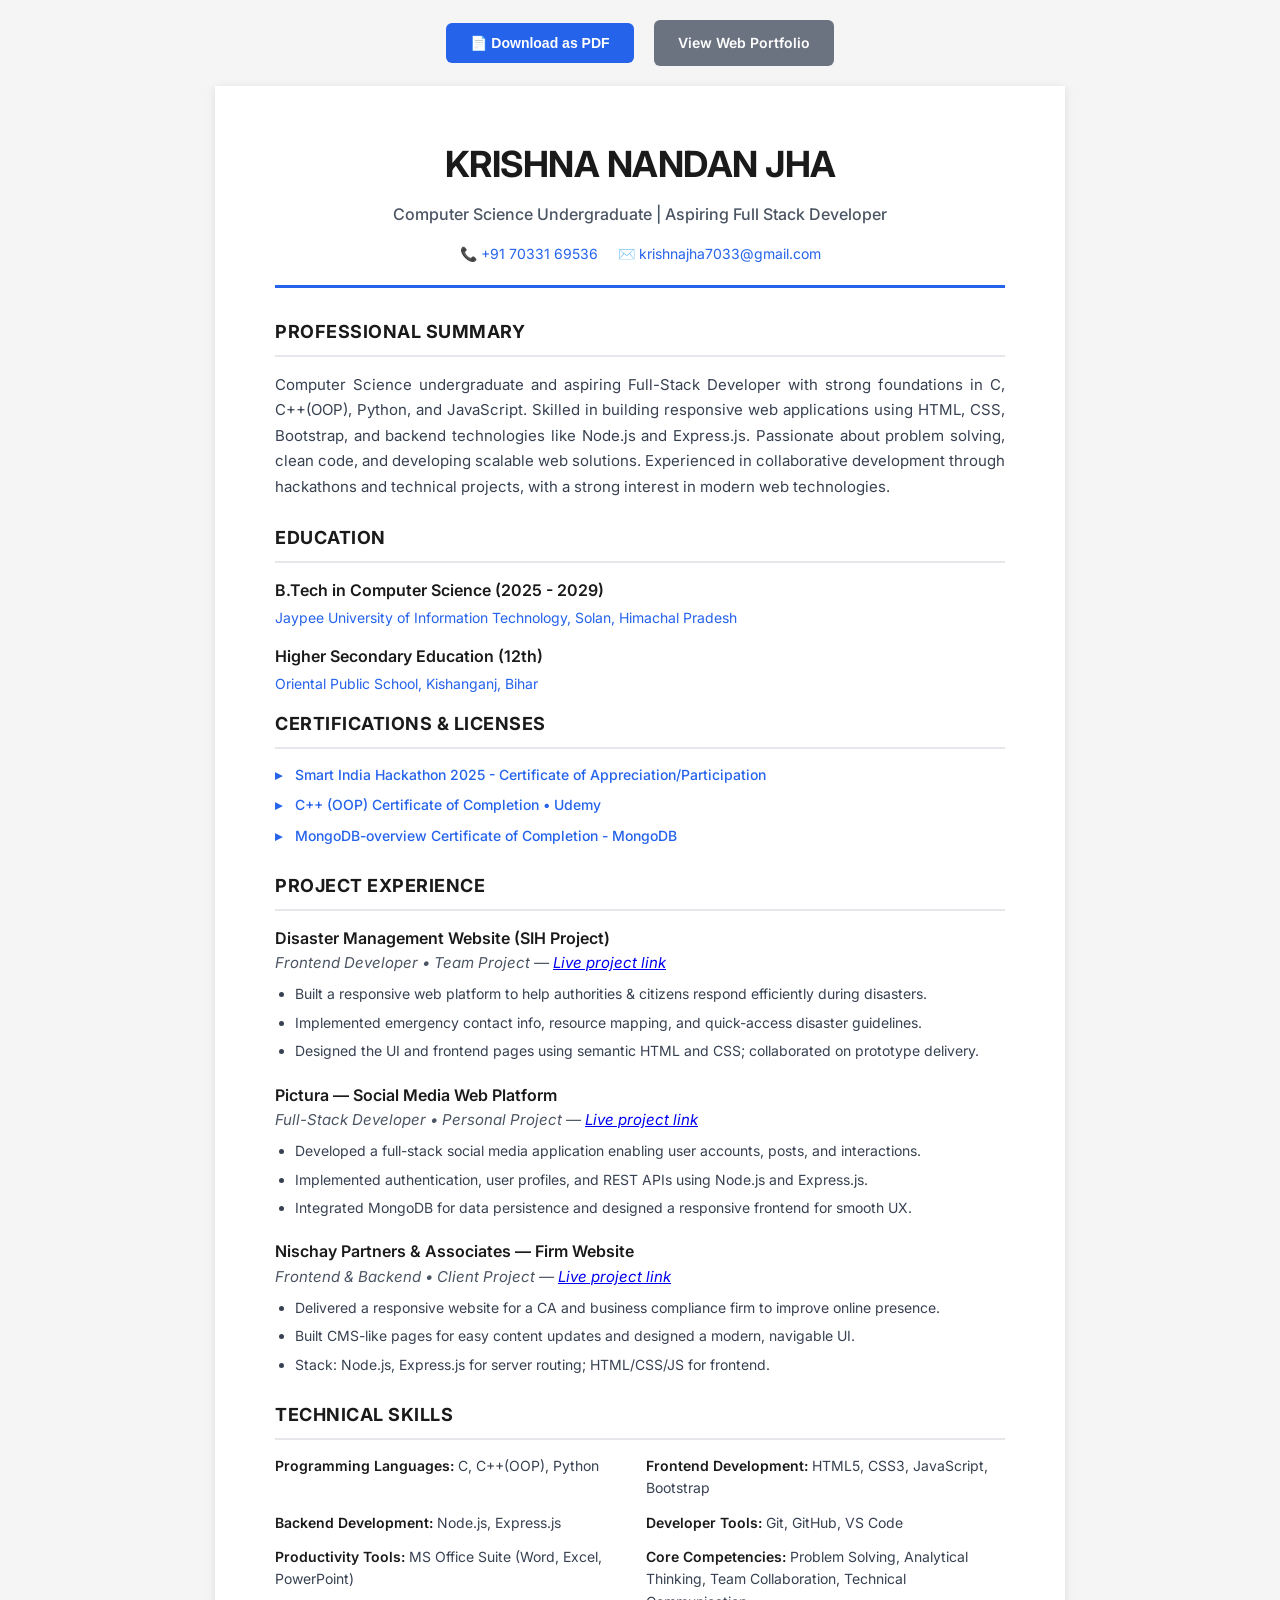
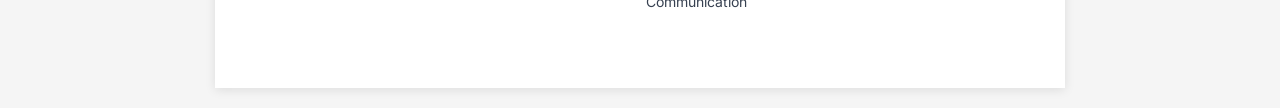
==== Resume.html @ 2e6f04df "commit" ====
<!doctype html>
<html lang="en">
  <head>
    <meta charset="UTF-8" />
    <meta name="viewport" content="width=device-width, initial-scale=1.0" />
    <title>Krishna Nandan Jha - Resume</title>
    <link
      href="https://fonts.googleapis.com/css2?family=Inter:wght@400;500;600;700&display=swap"
      rel="stylesheet"
    />
    <style>
      * {
        margin: 0;
        padding: 0;
        box-sizing: border-box;
      }

      body {
        font-family:
          "Inter",
          -apple-system,
          BlinkMacSystemFont,
          "Segoe UI",
          sans-serif;
        line-height: 1.6;
        color: #1a1a1a;
        background: #f5f5f5;
        padding: 20px;
      }

      .resume {
        max-width: 850px;
        margin: 0 auto;
        background: white;
        padding: 50px 60px;
        box-shadow: 0 2px 10px rgba(0, 0, 0, 0.1);
      }

      /* Header Section */
      .header {
        text-align: center;
        border-bottom: 3px solid #2563eb;
        padding-bottom: 20px;
        margin-bottom: 30px;
      }

      .header h1 {
        font-size: 36px;
        font-weight: 700;
        color: #1a1a1a;
        margin-bottom: 8px;
        letter-spacing: -0.5px;
      }

      .header .title {
        font-size: 16px;
        color: #4b5563;
        font-weight: 500;
        margin-bottom: 15px;
      }

      .contact-info {
        display: flex;
        justify-content: center;
        gap: 20px;
        flex-wrap: wrap;
        font-size: 14px;
        color: #374151;
      }

      .contact-info a {
        color: #2563eb;
        text-decoration: none;
      }

      .contact-info a:hover {
        text-decoration: underline;
      }

      /* Section Styling */
      .section {
        margin-bottom: 25px;
      }

      .section-title {
        font-size: 18px;
        font-weight: 700;
        color: #1a1a1a;
        text-transform: uppercase;
        letter-spacing: 0.5px;
        border-bottom: 2px solid #e5e7eb;
        padding-bottom: 8px;
        margin-bottom: 15px;
      }

      /* Summary */
      .summary {
        font-size: 15px;
        color: #374151;
        line-height: 1.7;
        text-align: justify;
      }

      /* Experience */
      .experience-item {
        margin-bottom: 20px;
      }

      .experience-header {
        display: flex;
        justify-content: space-between;
        align-items: baseline;
        margin-bottom: 5px;
      }

      .job-title {
        font-size: 16px;
        font-weight: 600;
        color: #1a1a1a;
      }

      .company {
        font-size: 15px;
        color: #4b5563;
        font-style: italic;
        margin-bottom: 8px;
      }

      .experience-item ul {
        margin-left: 20px;
        color: #374151;
      }

      .experience-item li {
        margin-bottom: 6px;
        font-size: 14px;
        line-height: 1.6;
      }

      /* Education */
      .education-item {
        margin-bottom: 15px;
      }

      .degree {
        font-size: 16px;
        font-weight: 600;
        color: #1a1a1a;
        margin-bottom: 3px;
      }

      .school {
        font-size: 14px;
        color: #4b5563;
      }

      .school a {
        color: #2563eb;
        text-decoration: none;
      }

      /* Skills */
      .skills-grid {
        display: grid;
        grid-template-columns: repeat(auto-fit, minmax(250px, 1fr));
        gap: 12px;
      }

      .skill-category {
        font-size: 14px;
        color: #374151;
      }

      .skill-category strong {
        color: #1a1a1a;
        font-weight: 600;
      }

      /* Certifications */
      .cert-list {
        list-style: none;
        margin-left: 0;
      }

      .cert-list li {
        margin-bottom: 8px;
        font-size: 14px;
        color: #374151;
        padding-left: 20px;
        position: relative;
      }

      .cert-list li:before {
        content: "▸";
        position: absolute;
        left: 0;
        color: #2563eb;
        font-weight: bold;
      }

      .cert-list a {
        color: #2563eb;
        text-decoration: none;
        font-weight: 500;
      }

      .cert-list a:hover {
        text-decoration: underline;
      }

      /* Ensure certifications stay full-width and in document flow for ATS */
      .section.certifications {
        clear: both;
      }

      /* Print Styles */
      @page {
        size: A4 portrait;
        margin: 8mm;
      }
      @media print {
        html,
        body {
          background: white;
          padding: 0;
          width: 210mm;
          height: 297mm;
          -webkit-print-color-adjust: exact;
          print-color-adjust: exact;
        }

        .resume {
          box-shadow: none;
          padding: 10mm;
          max-width: 100%;
          margin: 0;
          width: 100%;
          box-sizing: border-box;
          font-size: 12px;
          line-height: 1.2;
        }

        .header {
          border-bottom-width: 2px;
          padding-bottom: 10px;
          margin-bottom: 12px;
        }
        .header h1 {
          font-size: 22px;
        }
        .header .title,
        .contact-info {
          font-size: 12px;
        }
        .contact-info {
          gap: 10px;
          justify-content: center;
        }

        .section {
          margin-bottom: 8px;
        }
        .section-title {
          font-size: 13px;
          padding-bottom: 6px;
          margin-bottom: 8px;
        }

        .summary {
          font-size: 12px;
          line-height: 1.25;
        }

        .experience-item {
          margin-bottom: 8px;
        }
        .experience-item li {
          margin-bottom: 6px;
          font-size: 12px;
        }

        .skills-grid {
          gap: 10px;
        }
        .skill-category,
        .cert-list li {
          font-size: 11px;
        }
        .cert-list li {
          margin-bottom: 6px;
          padding-left: 18px;
        }

        img {
          max-width: 100%;
          max-height: 70px;
          object-fit: cover;
        }
        /* Make links blue in print (no underline) so they're highlighted */
        a {
          color: #2563eb !important;
          text-decoration: none !important;
        }

        .no-print {
          display: none;
        }

        /* Avoid page breaks inside compact sections */
        .experience-item,
        .education-item,
        .skills-grid,
        .cert-list {
          page-break-inside: avoid;
        }

        /* Project/GitHub links are visible in print (no hiding) */
      }

      /* Action Buttons */
      .actions {
        text-align: center;
        margin-bottom: 20px;
      }

      .btn {
        display: inline-block;
        padding: 12px 24px;
        background: #2563eb;
        color: white;
        text-decoration: none;
        border-radius: 6px;
        font-weight: 600;
        margin: 0 8px;
        transition: background 0.2s;
        border: none;
        cursor: pointer;
        font-size: 14px;
      }

      .btn:hover {
        background: #1d4ed8;
      }

      .btn-secondary {
        background: #6b7280;
      }

      .btn-secondary:hover {
        background: #4b5563;
      }

      @media (max-width: 768px) {
        .resume {
          padding: 30px 25px;
        }

        .header h1 {
          font-size: 28px;
        }

        .contact-info {
          flex-direction: column;
          gap: 8px;
        }

        .skills-grid {
          grid-template-columns: 1fr;
        }
      }
    </style>
  </head>

  <body>
    <div class="actions no-print">
      <button class="btn" onclick="window.print()">📄 Download as PDF</button>
      <a href="index.html" class="btn btn-secondary">View Web Portfolio</a>
    </div>

    <div class="resume">
      <!-- Header -->
      <div class="header">
        <h1>KRISHNA NANDAN JHA</h1>
        <div class="title">
          Computer Science Undergraduate | Aspiring Full Stack Developer
        </div>
        <div class="contact-info">
          <span>📞<a href="callto:+917033169536"> +91 70331 69536</a></span>
          <span
            >✉️
            <a href="mailto:krishnajha7033@gmail.com"
              >krishnajha7033@gmail.com</a
            ></span
          >
        </div>
      </div>

      <!-- Summary -->
      <div class="section">
        <div class="section-title">Professional Summary</div>
        <p class="summary">
          Computer Science undergraduate and aspiring Full-Stack Developer with
          strong foundations in C, C++(OOP), Python, and JavaScript. Skilled in
          building responsive web applications using HTML, CSS, Bootstrap, and
          backend technologies like Node.js and Express.js. Passionate about
          problem solving, clean code, and developing scalable web solutions.
          Experienced in collaborative development through hackathons and
          technical projects, with a strong interest in modern web technologies.
        </p>
      </div>

      <!-- Education -->
      <div class="section">
        <div class="section-title">Education</div>

        <div class="education-item">
          <div class="degree">B.Tech in Computer Science (2025 - 2029)</div>
          <div class="school">
            <a href="https://www.juit.ac.in/" target="_blank"
              >Jaypee University of Information Technology, Solan, Himachal
              Pradesh</a
            >
          </div>
        </div>

        <div class="education-item">
          <div class="degree">Higher Secondary Education (12th)</div>
          <div class="school">
            <a href="https://opskne.in/" target="_blank"
              >Oriental Public School, Kishanganj, Bihar</a
            >
          </div>
        </div>

        <!-- Certifications (moved here for ATS-friendly order) -->
        <div class="section certifications">
          <div class="section-title">Certifications & Licenses</div>
          <ul class="cert-list">
            <li>
              <a href="images/SIH.png" target="_blank"
                >Smart India Hackathon 2025 - Certificate of
                Appreciation/Participation</a
              >
            </li>
            <li>
              <a
                href="https://www.udemy.com/certificate/UC-c1635910-d628-4738-b3bf-edd115af367b/"
                target="_blank"
                >C++ (OOP) Certificate of Completion • Udemy</a
              >
            </li>
            <li>
              <a
                href="https://www.credly.com/badges/cff8d6db-2136-43df-b8fb-7f3285501644/linked_in?t=tdnm9u"
                target="_blank"
                >MongoDB-overview Certificate of Completion - MongoDB</a
              >
            </li>
          </ul>
        </div>
      </div>

      <!-- Experience -->
      <div class="section">
        <div class="section-title">Project Experience</div>

        <div class="experience-item">
          <div class="job-title">Disaster Management Website (SIH Project)</div>
          <div class="company">
            Frontend Developer • Team Project —
            <a
              href="https://krishna-7033.github.io/Disaster-Ready-EDU-Smart-Disaster-Preparedness-Response-Education-System/"
              target="_blank"
              class="no-print-link"
              >Live project link</a
            >
          </div>
          <ul>
            <li>
              Built a responsive web platform to help authorities & citizens
              respond efficiently during disasters.
            </li>
            <li>
              Implemented emergency contact info, resource mapping, and
              quick-access disaster guidelines.
            </li>
            <li>
              Designed the UI and frontend pages using semantic HTML and CSS;
              collaborated on prototype delivery.
            </li>
          </ul>
        </div>

        <div class="experience-item">
          <div class="job-title">Pictura — Social Media Web Platform</div>
          <div class="company">
            Full-Stack Developer • Personal Project —
            <a
              href="https://pictura-social.vercel.app"
              target="_blank"
              class="no-print-link"
              >Live project link</a
            >
          </div>
          <ul>
            <li>
              Developed a full-stack social media application enabling user
              accounts, posts, and interactions.
            </li>
            <li>
              Implemented authentication, user profiles, and REST APIs using
              Node.js and Express.js.
            </li>
            <li>
              Integrated MongoDB for data persistence and designed a responsive
              frontend for smooth UX.
            </li>
          </ul>
        </div>

        <div class="experience-item">
          <div class="job-title">
            Nischay Partners & Associates — Firm Website
          </div>
          <div class="company">
            Frontend & Backend • Client Project —
            <a
              href="https://nischaypartners.in"
              target="_blank"
              class="no-print-link"
              >Live project link</a
            >
          </div>
          <ul>
            <li>
              Delivered a responsive website for a CA and business compliance
              firm to improve online presence.
            </li>
            <li>
              Built CMS-like pages for easy content updates and designed a
              modern, navigable UI.
            </li>
            <li>
              Stack: Node.js, Express.js for server routing; HTML/CSS/JS for
              frontend.
            </li>
          </ul>
        </div>
      </div>

      <!-- Technical Skills -->
      <div class="section">
        <div class="section-title">Technical Skills</div>
        <div class="skills-grid">
          <div class="skill-category">
            <strong>Programming Languages:</strong> C, C++(OOP), Python
          </div>
          <div class="skill-category">
            <strong>Frontend Development:</strong> HTML5, CSS3, JavaScript,
            Bootstrap
          </div>
          <div class="skill-category">
            <strong>Backend Development:</strong> Node.js, Express.js
          </div>
          <div class="skill-category">
            <strong>Developer Tools:</strong> Git, GitHub, VS Code
          </div>
          <div class="skill-category">
            <strong>Productivity Tools:</strong> MS Office Suite (Word, Excel,
            PowerPoint)
          </div>
          <div class="skill-category">
            <strong>Core Competencies:</strong> Problem Solving, Analytical
            Thinking, Team Collaboration, Technical Communication
          </div>
        </div>
      </div>
    </div>

    <script>
      // Automatically trigger print dialog when button is clicked
      // This helps create PDF on most browsers via "Save as PDF" option
    </script>
  </body>
</html>
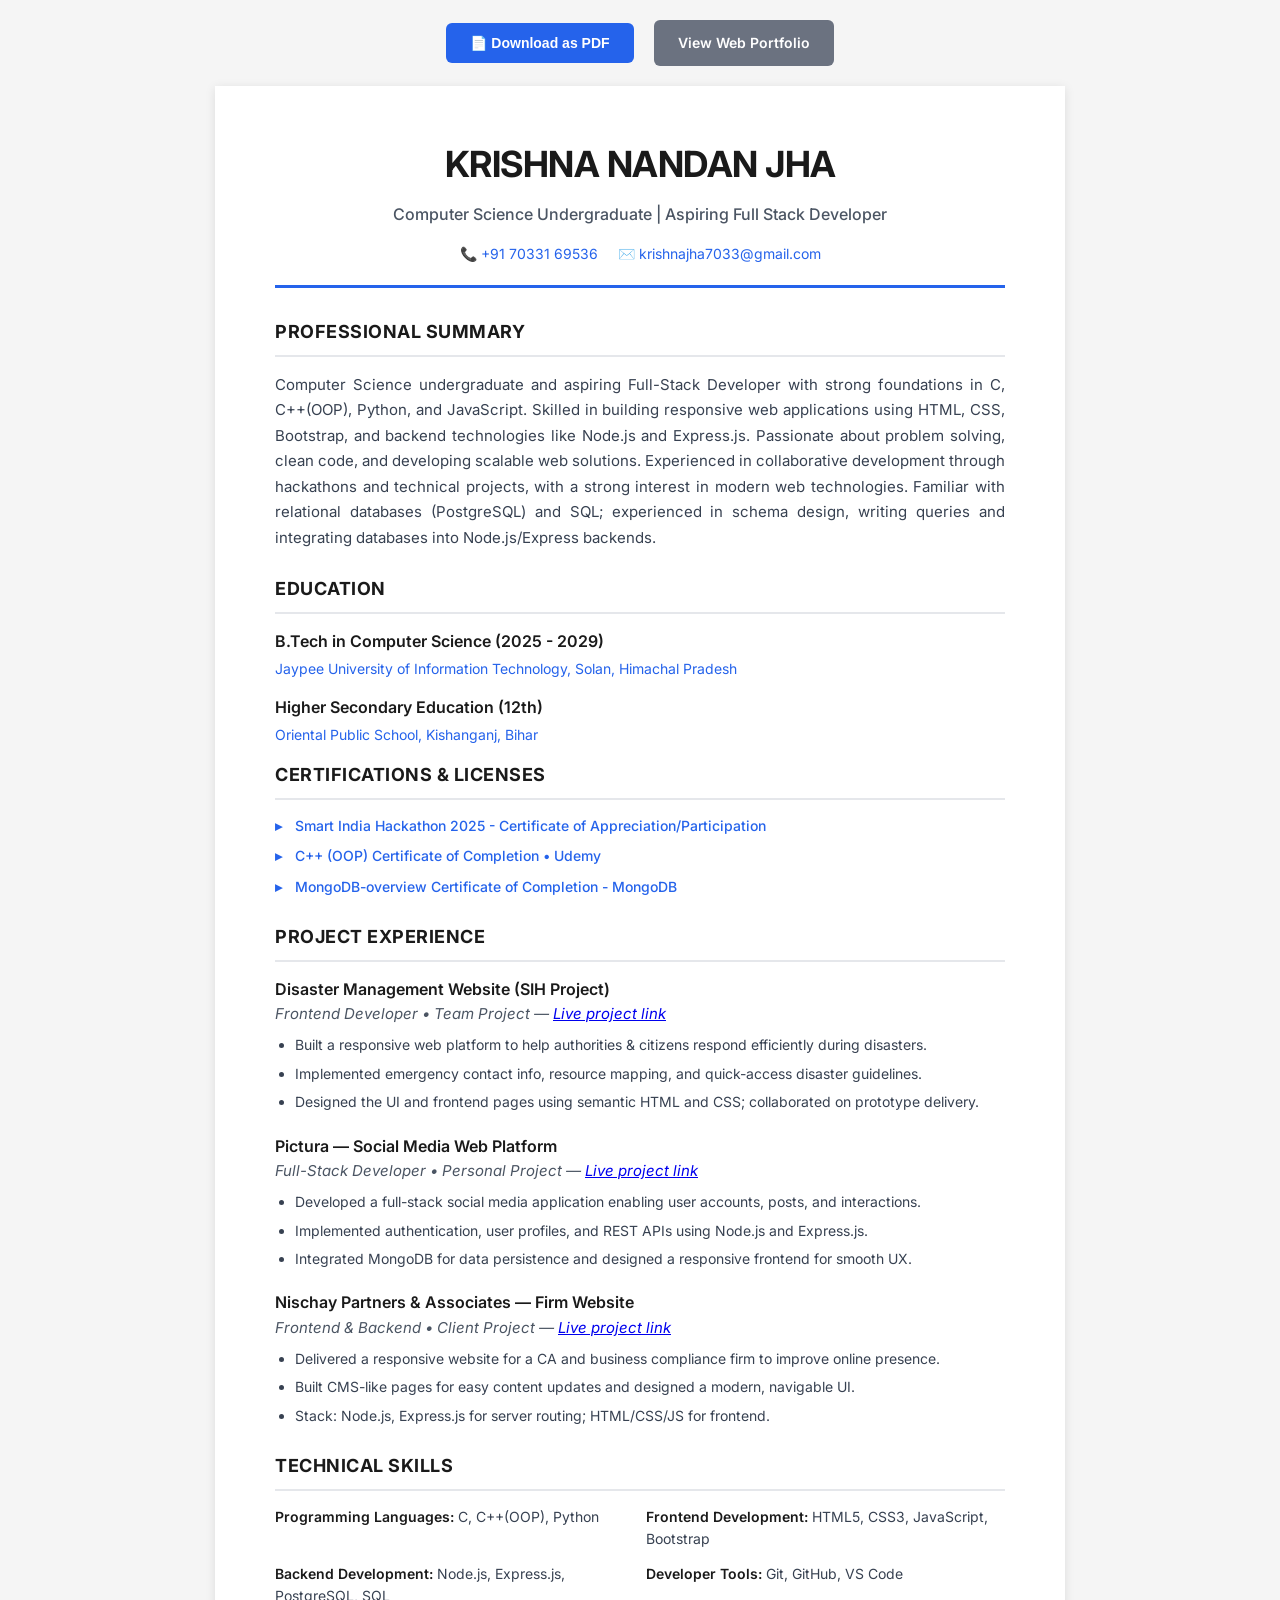
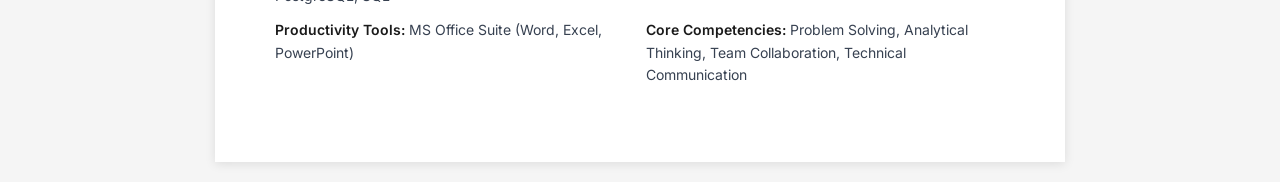
==== commit a60414b3: "commit" ====
--- a/Resume.html
+++ b/Resume.html
@@ -406,6 +406,9 @@
           problem solving, clean code, and developing scalable web solutions.
           Experienced in collaborative development through hackathons and
           technical projects, with a strong interest in modern web technologies.
+          Familiar with relational databases (PostgreSQL) and SQL; experienced
+          in schema design, writing queries and integrating databases into
+          Node.js/Express backends.
         </p>
       </div>
 
@@ -560,7 +563,8 @@
             Bootstrap
           </div>
           <div class="skill-category">
-            <strong>Backend Development:</strong> Node.js, Express.js
+            <strong>Backend Development:</strong> Node.js, Express.js,
+            PostgreSQL, SQL
           </div>
           <div class="skill-category">
             <strong>Developer Tools:</strong> Git, GitHub, VS Code
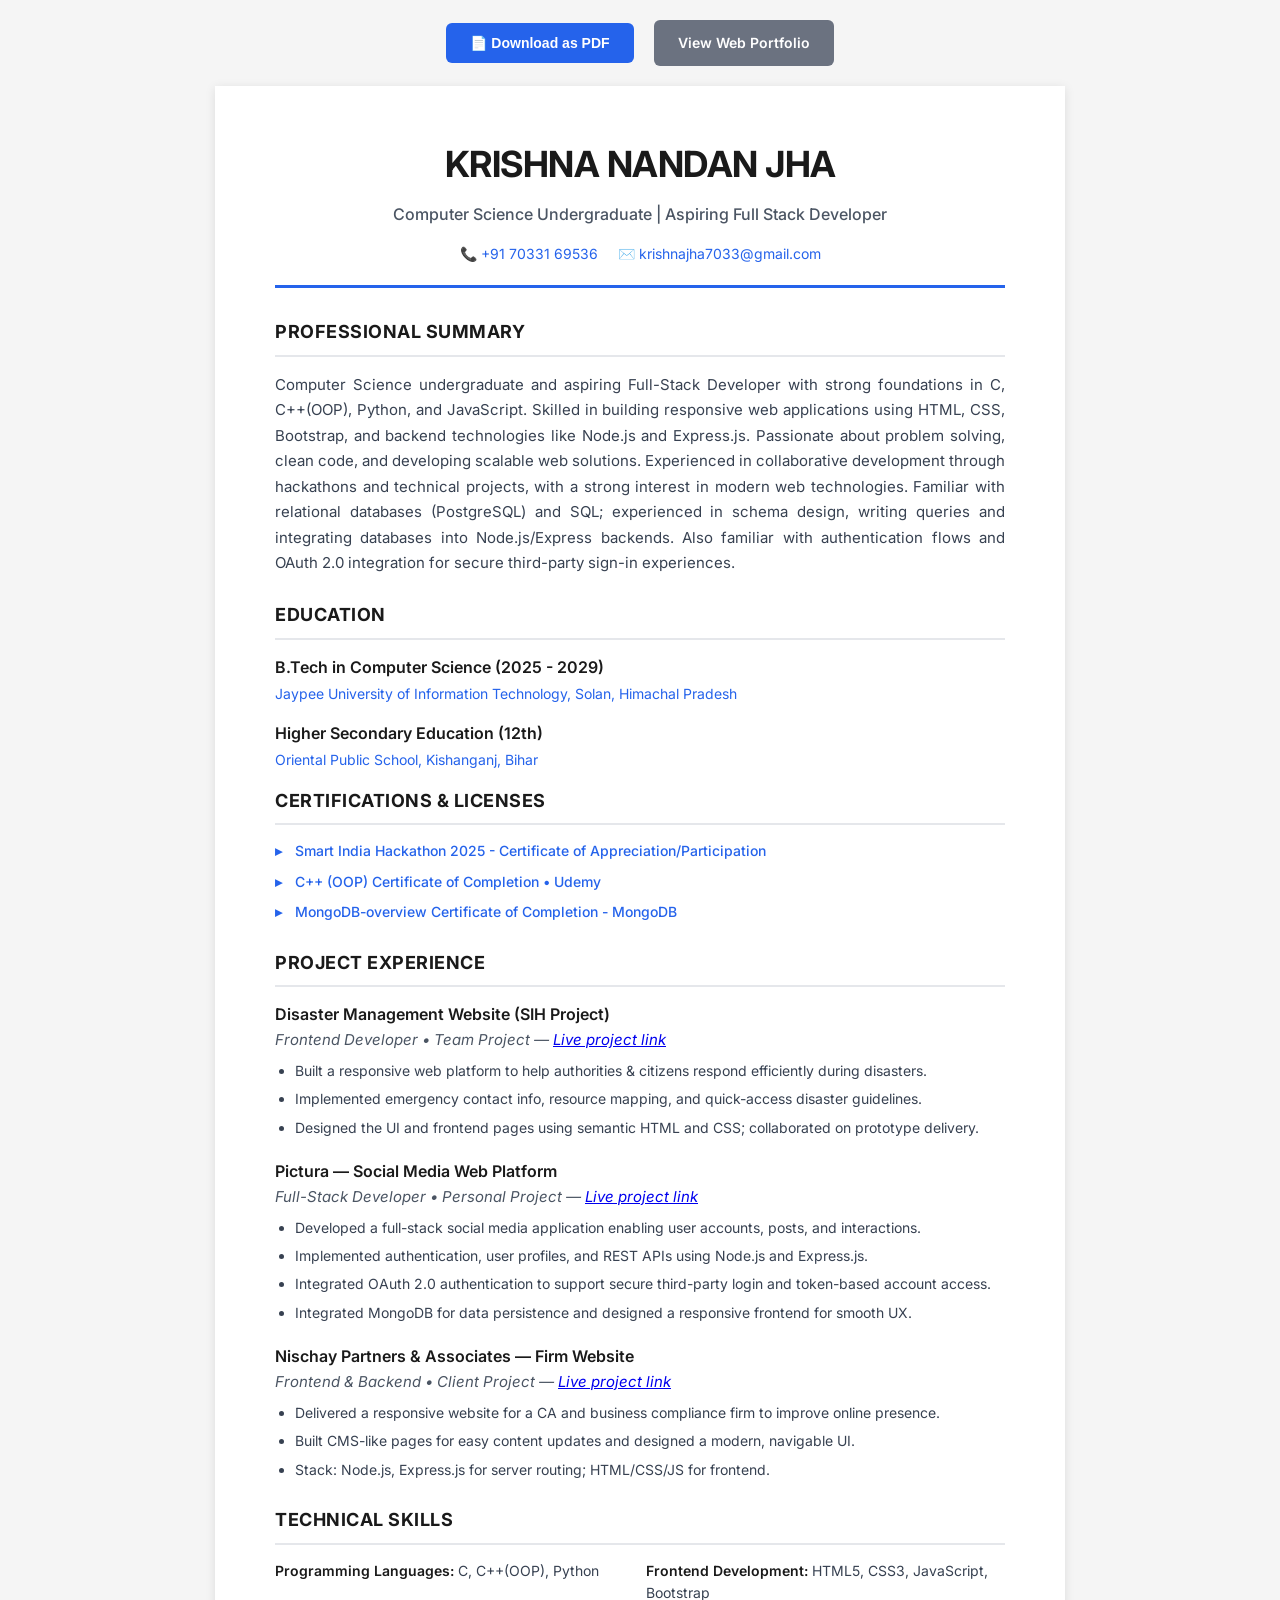
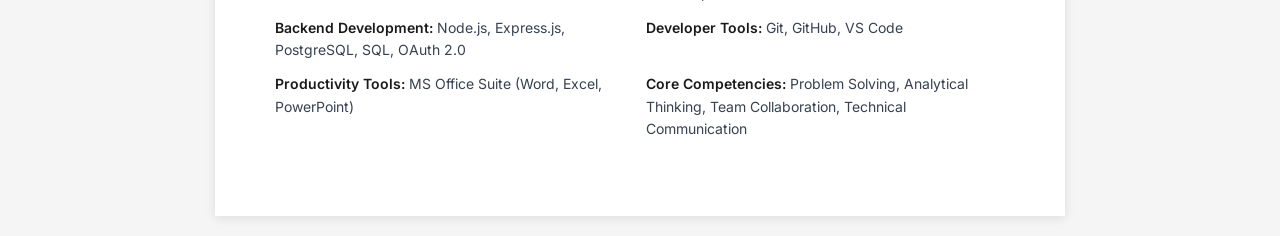
==== commit dc42f863: "commit" ====
--- a/Resume.html
+++ b/Resume.html
@@ -408,7 +408,8 @@
           technical projects, with a strong interest in modern web technologies.
           Familiar with relational databases (PostgreSQL) and SQL; experienced
           in schema design, writing queries and integrating databases into
-          Node.js/Express backends.
+          Node.js/Express backends. Also familiar with authentication flows and
+          OAuth 2.0 integration for secure third-party sign-in experiences.
         </p>
       </div>
 
@@ -515,6 +516,10 @@
               Node.js and Express.js.
             </li>
             <li>
+              Integrated OAuth 2.0 authentication to support secure third-party
+              login and token-based account access.
+            </li>
+            <li>
               Integrated MongoDB for data persistence and designed a responsive
               frontend for smooth UX.
             </li>
@@ -564,7 +569,7 @@
           </div>
           <div class="skill-category">
             <strong>Backend Development:</strong> Node.js, Express.js,
-            PostgreSQL, SQL
+            PostgreSQL, SQL, OAuth 2.0
           </div>
           <div class="skill-category">
             <strong>Developer Tools:</strong> Git, GitHub, VS Code
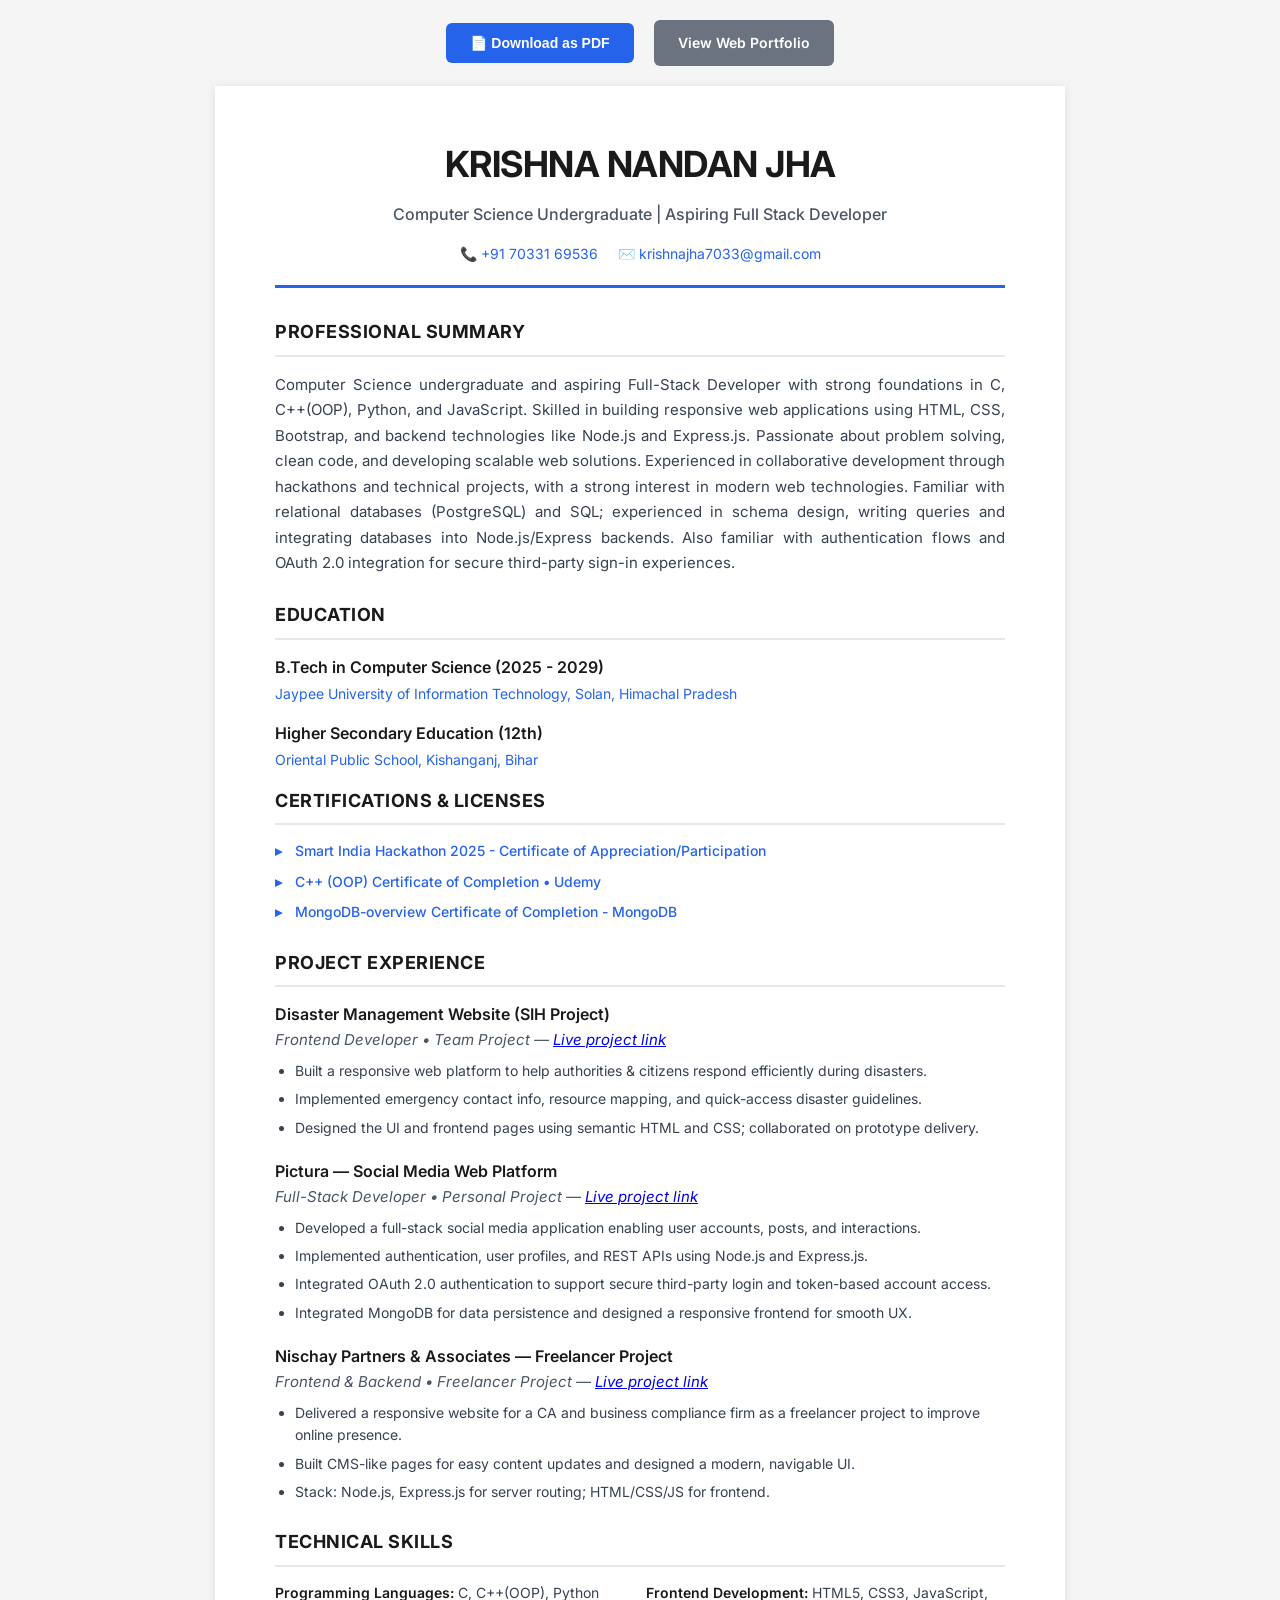
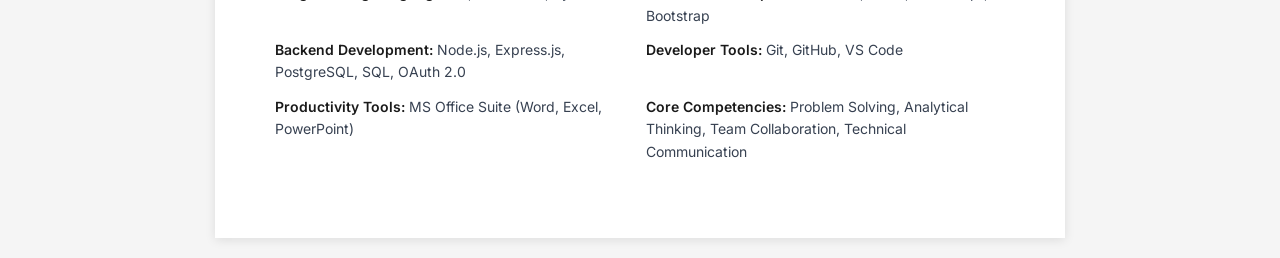
==== commit bc99da97: "commit" ====
--- a/Resume.html
+++ b/Resume.html
@@ -528,10 +528,10 @@
 
         <div class="experience-item">
           <div class="job-title">
-            Nischay Partners & Associates — Firm Website
+            Nischay Partners & Associates — Freelancer Project
           </div>
           <div class="company">
-            Frontend & Backend • Client Project —
+            Frontend & Backend • Freelancer Project —
             <a
               href="https://nischaypartners.in"
               target="_blank"
@@ -542,7 +542,7 @@
           <ul>
             <li>
               Delivered a responsive website for a CA and business compliance
-              firm to improve online presence.
+              firm as a freelancer project to improve online presence.
             </li>
             <li>
               Built CMS-like pages for easy content updates and designed a
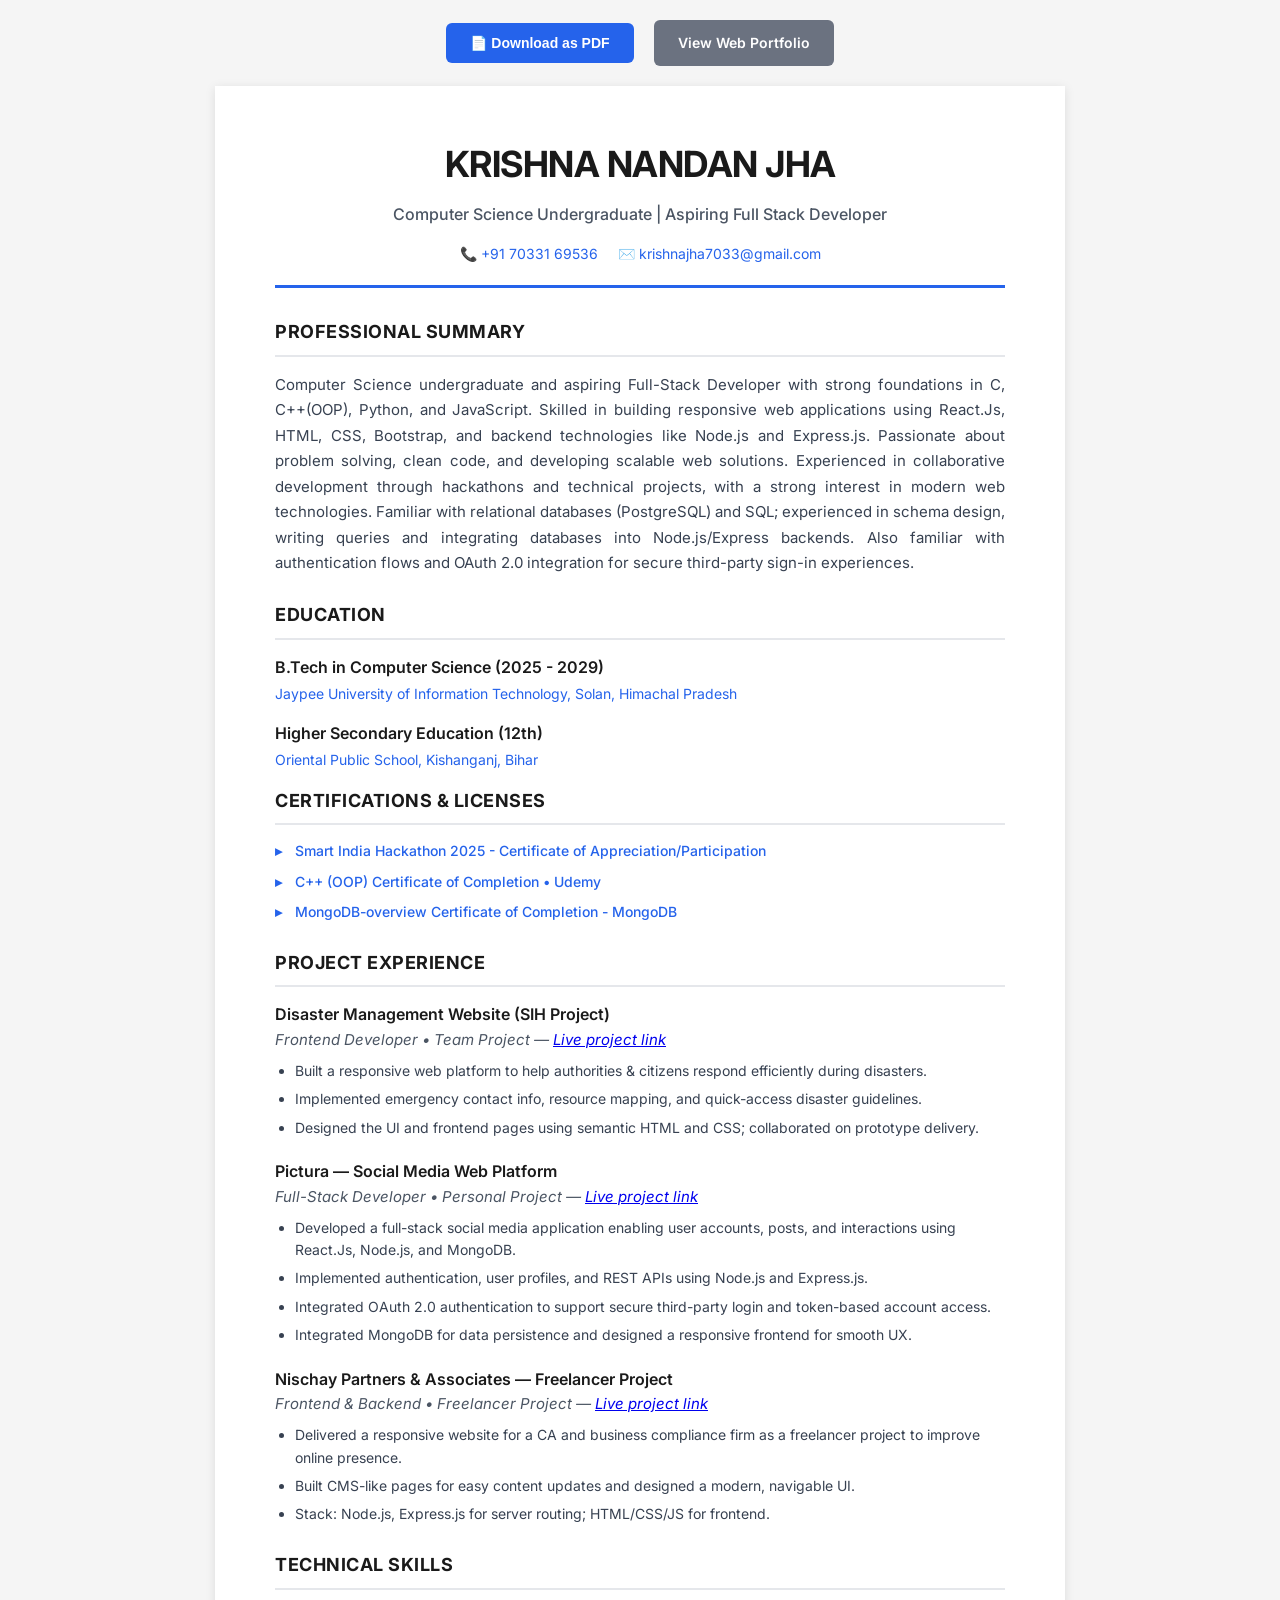
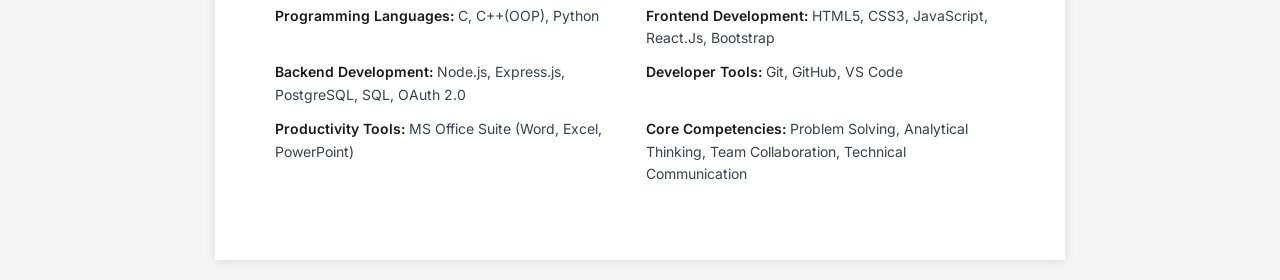
==== commit 2a45a9b9: "commit" ====
--- a/Resume.html
+++ b/Resume.html
@@ -401,7 +401,7 @@
         <p class="summary">
           Computer Science undergraduate and aspiring Full-Stack Developer with
           strong foundations in C, C++(OOP), Python, and JavaScript. Skilled in
-          building responsive web applications using HTML, CSS, Bootstrap, and
+          building responsive web applications using React.Js, HTML, CSS, Bootstrap, and
           backend technologies like Node.js and Express.js. Passionate about
           problem solving, clean code, and developing scalable web solutions.
           Experienced in collaborative development through hackathons and
@@ -509,7 +509,7 @@
           <ul>
             <li>
               Developed a full-stack social media application enabling user
-              accounts, posts, and interactions.
+              accounts, posts, and interactions using React.Js, Node.js, and MongoDB.
             </li>
             <li>
               Implemented authentication, user profiles, and REST APIs using
@@ -564,7 +564,7 @@
             <strong>Programming Languages:</strong> C, C++(OOP), Python
           </div>
           <div class="skill-category">
-            <strong>Frontend Development:</strong> HTML5, CSS3, JavaScript,
+            <strong>Frontend Development:</strong> HTML5, CSS3, JavaScript, React.Js,
             Bootstrap
           </div>
           <div class="skill-category">
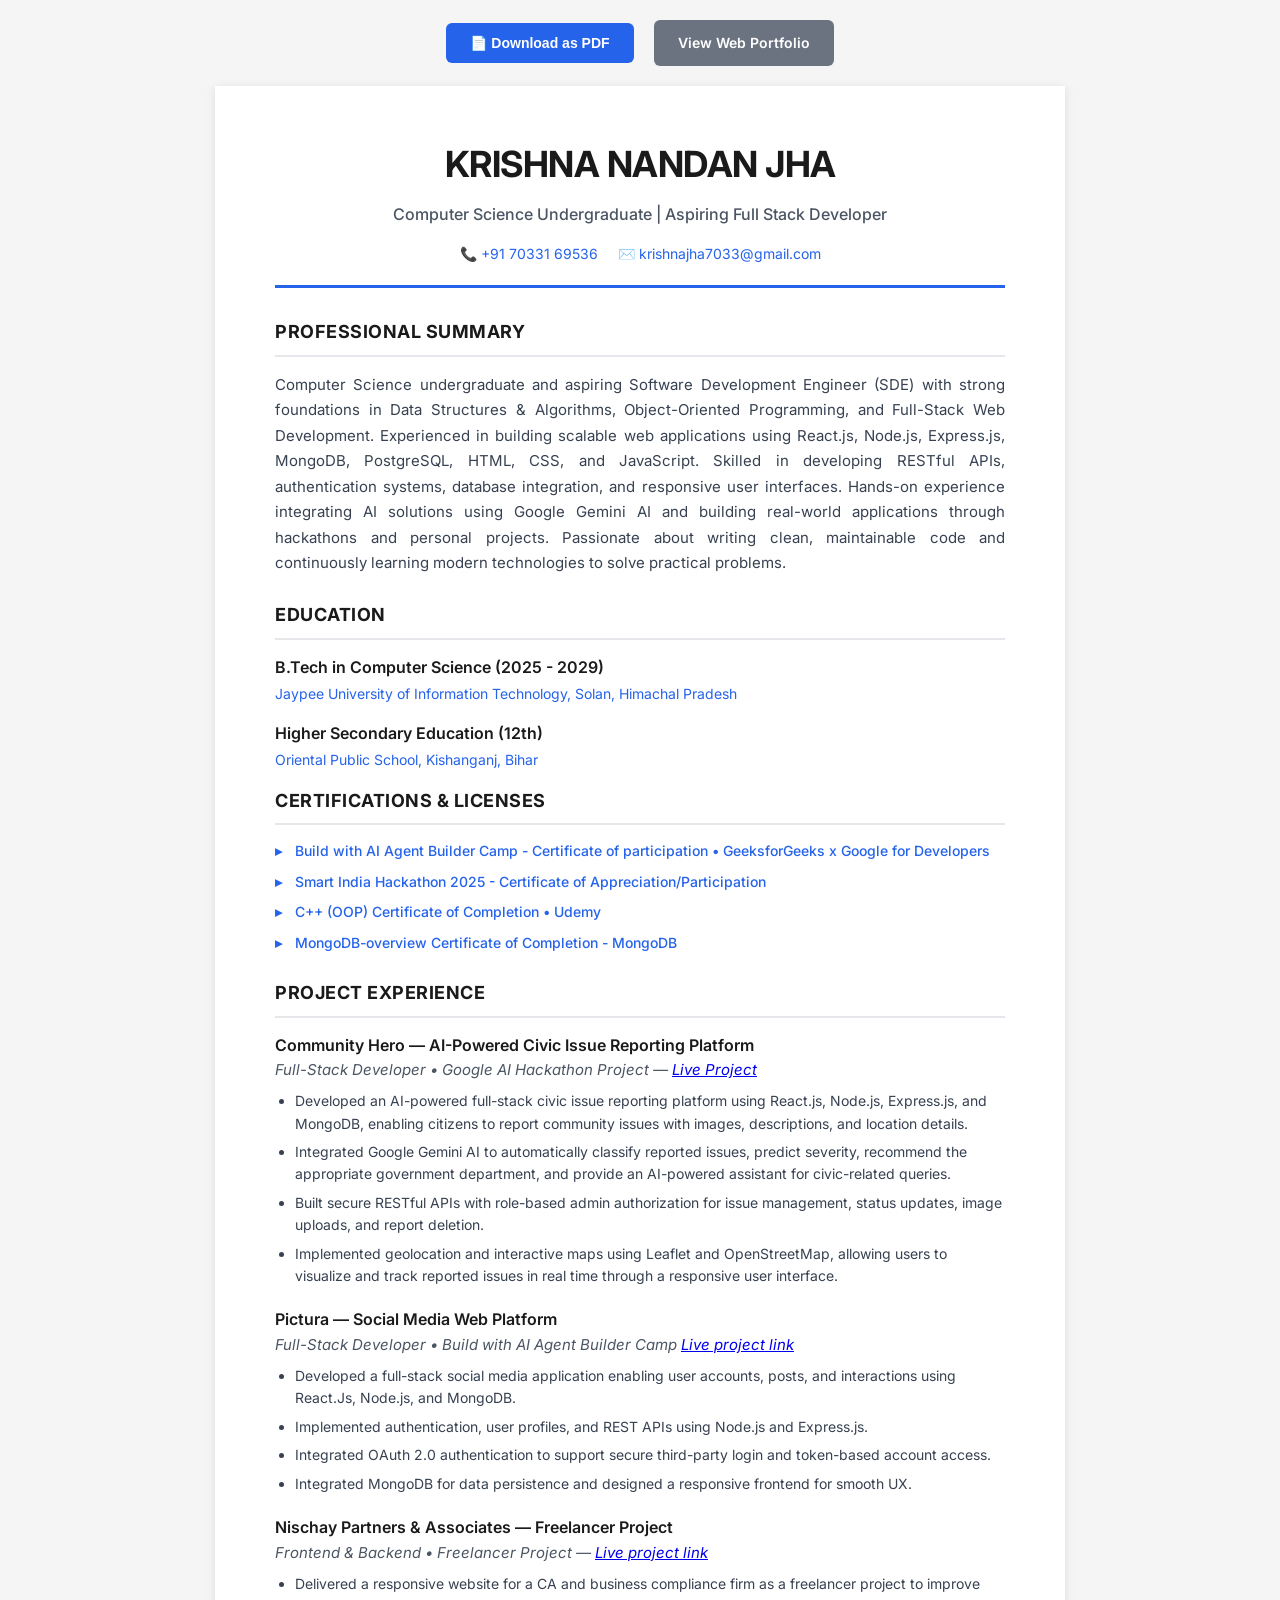
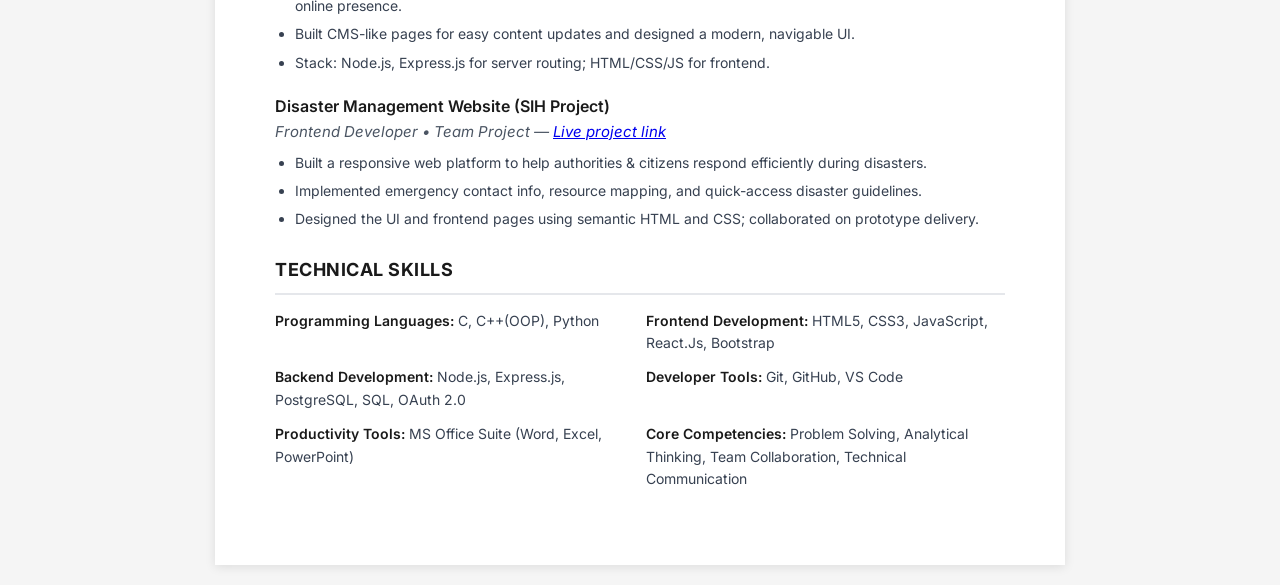
==== commit 72b6e6bb: "commit" ====
--- a/Resume.html
+++ b/Resume.html
@@ -398,18 +398,19 @@
       <!-- Summary -->
       <div class="section">
         <div class="section-title">Professional Summary</div>
+
         <p class="summary">
-          Computer Science undergraduate and aspiring Full-Stack Developer with
-          strong foundations in C, C++(OOP), Python, and JavaScript. Skilled in
-          building responsive web applications using React.Js, HTML, CSS, Bootstrap, and
-          backend technologies like Node.js and Express.js. Passionate about
-          problem solving, clean code, and developing scalable web solutions.
-          Experienced in collaborative development through hackathons and
-          technical projects, with a strong interest in modern web technologies.
-          Familiar with relational databases (PostgreSQL) and SQL; experienced
-          in schema design, writing queries and integrating databases into
-          Node.js/Express backends. Also familiar with authentication flows and
-          OAuth 2.0 integration for secure third-party sign-in experiences.
+          Computer Science undergraduate and aspiring Software Development
+          Engineer (SDE) with strong foundations in Data Structures &
+          Algorithms, Object-Oriented Programming, and Full-Stack Web
+          Development. Experienced in building scalable web applications using
+          React.js, Node.js, Express.js, MongoDB, PostgreSQL, HTML, CSS, and
+          JavaScript. Skilled in developing RESTful APIs, authentication
+          systems, database integration, and responsive user interfaces.
+          Hands-on experience integrating AI solutions using Google Gemini AI
+          and building real-world applications through hackathons and personal
+          projects. Passionate about writing clean, maintainable code and
+          continuously learning modern technologies to solve practical problems.
         </p>
       </div>
 
@@ -441,6 +442,14 @@
           <div class="section-title">Certifications & Licenses</div>
           <ul class="cert-list">
             <li>
+              <a
+                href="https://media.geeksforgeeks.org/auth-certificates/1778437800/dcc4e357106d766cf3f929b4db4f3ac9.png"
+                target="_blank"
+                >Build with AI Agent Builder Camp - Certificate of participation • GeeksforGeeks x Google for
+              Developers</a
+              >
+            </li>
+            <li>
               <a href="images/SIH.png" target="_blank"
                 >Smart India Hackathon 2025 - Certificate of
                 Appreciation/Participation</a
@@ -468,6 +477,111 @@
       <div class="section">
         <div class="section-title">Project Experience</div>
 
+        <div class="experience-item">
+          <div class="job-title">
+            Community Hero — AI-Powered Civic Issue Reporting Platform
+          </div>
+
+          <div class="company">
+            Full-Stack Developer • Google AI Hackathon Project —
+            <a
+              href="https://community-hero-india.onrender.com/"
+              target="_blank"
+              class="no-print-link"
+            >
+              Live Project
+            </a>
+          </div>
+
+          <ul>
+            <li>
+              Developed an AI-powered full-stack civic issue reporting platform
+              using React.js, Node.js, Express.js, and MongoDB, enabling
+              citizens to report community issues with images, descriptions, and
+              location details.
+            </li>
+
+            <li>
+              Integrated Google Gemini AI to automatically classify reported
+              issues, predict severity, recommend the appropriate government
+              department, and provide an AI-powered assistant for civic-related
+              queries.
+            </li>
+
+            <li>
+              Built secure RESTful APIs with role-based admin authorization for
+              issue management, status updates, image uploads, and report
+              deletion.
+            </li>
+
+            <li>
+              Implemented geolocation and interactive maps using Leaflet and
+              OpenStreetMap, allowing users to visualize and track reported
+              issues in real time through a responsive user interface.
+            </li>
+          </ul>
+        </div>
+
+        <div class="experience-item">
+          <div class="job-title">Pictura — Social Media Web Platform</div>
+          <div class="company">
+            Full-Stack Developer • Build with AI Agent Builder Camp
+            <a
+              href="https://pictura-social.vercel.app"
+              target="_blank"
+              class="no-print-link"
+              >Live project link</a
+            >
+          </div>
+          <ul>
+            <li>
+              Developed a full-stack social media application enabling user
+              accounts, posts, and interactions using React.Js, Node.js, and
+              MongoDB.
+            </li>
+            <li>
+              Implemented authentication, user profiles, and REST APIs using
+              Node.js and Express.js.
+            </li>
+            <li>
+              Integrated OAuth 2.0 authentication to support secure third-party
+              login and token-based account access.
+            </li>
+            <li>
+              Integrated MongoDB for data persistence and designed a responsive
+              frontend for smooth UX.
+            </li>
+          </ul>
+        </div>
+
+        <div class="experience-item">
+          <div class="job-title">
+            Nischay Partners & Associates — Freelancer Project
+          </div>
+          <div class="company">
+            Frontend & Backend • Freelancer Project —
+            <a
+              href="https://nischaypartners.in"
+              target="_blank"
+              class="no-print-link"
+              >Live project link</a
+            >
+          </div>
+          <ul>
+            <li>
+              Delivered a responsive website for a CA and business compliance
+              firm as a freelancer project to improve online presence.
+            </li>
+            <li>
+              Built CMS-like pages for easy content updates and designed a
+              modern, navigable UI.
+            </li>
+            <li>
+              Stack: Node.js, Express.js for server routing; HTML/CSS/JS for
+              frontend.
+            </li>
+          </ul>
+        </div>
         <div class="experience-item">
           <div class="job-title">Disaster Management Website (SIH Project)</div>
           <div class="company">
@@ -494,66 +608,6 @@
             </li>
           </ul>
         </div>
-
-        <div class="experience-item">
-          <div class="job-title">Pictura — Social Media Web Platform</div>
-          <div class="company">
-            Full-Stack Developer • Personal Project —
-            <a
-              href="https://pictura-social.vercel.app"
-              target="_blank"
-              class="no-print-link"
-              >Live project link</a
-            >
-          </div>
-          <ul>
-            <li>
-              Developed a full-stack social media application enabling user
-              accounts, posts, and interactions using React.Js, Node.js, and MongoDB.
-            </li>
-            <li>
-              Implemented authentication, user profiles, and REST APIs using
-              Node.js and Express.js.
-            </li>
-            <li>
-              Integrated OAuth 2.0 authentication to support secure third-party
-              login and token-based account access.
-            </li>
-            <li>
-              Integrated MongoDB for data persistence and designed a responsive
-              frontend for smooth UX.
-            </li>
-          </ul>
-        </div>
-
-        <div class="experience-item">
-          <div class="job-title">
-            Nischay Partners & Associates — Freelancer Project
-          </div>
-          <div class="company">
-            Frontend & Backend • Freelancer Project —
-            <a
-              href="https://nischaypartners.in"
-              target="_blank"
-              class="no-print-link"
-              >Live project link</a
-            >
-          </div>
-          <ul>
-            <li>
-              Delivered a responsive website for a CA and business compliance
-              firm as a freelancer project to improve online presence.
-            </li>
-            <li>
-              Built CMS-like pages for easy content updates and designed a
-              modern, navigable UI.
-            </li>
-            <li>
-              Stack: Node.js, Express.js for server routing; HTML/CSS/JS for
-              frontend.
-            </li>
-          </ul>
-        </div>
       </div>
 
       <!-- Technical Skills -->
@@ -564,8 +618,8 @@
             <strong>Programming Languages:</strong> C, C++(OOP), Python
           </div>
           <div class="skill-category">
-            <strong>Frontend Development:</strong> HTML5, CSS3, JavaScript, React.Js,
-            Bootstrap
+            <strong>Frontend Development:</strong> HTML5, CSS3, JavaScript,
+            React.Js, Bootstrap
           </div>
           <div class="skill-category">
             <strong>Backend Development:</strong> Node.js, Express.js,
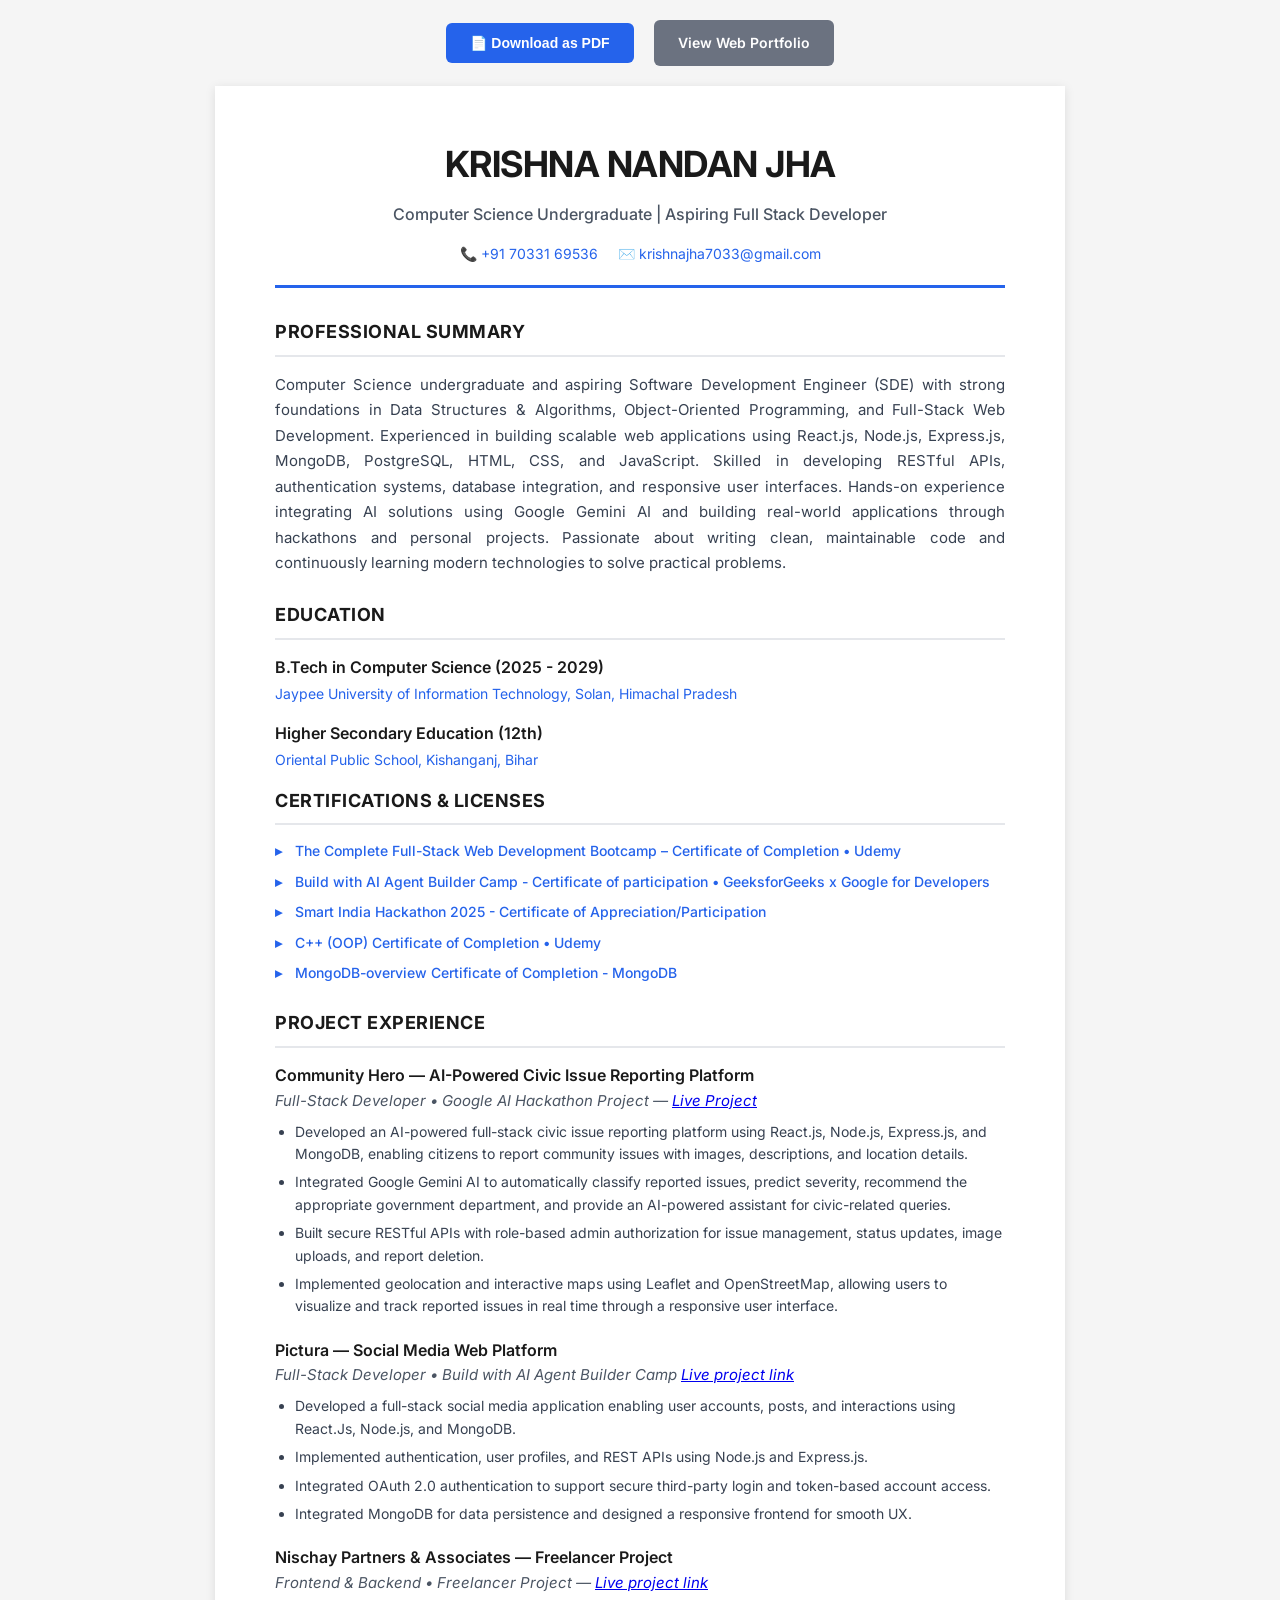
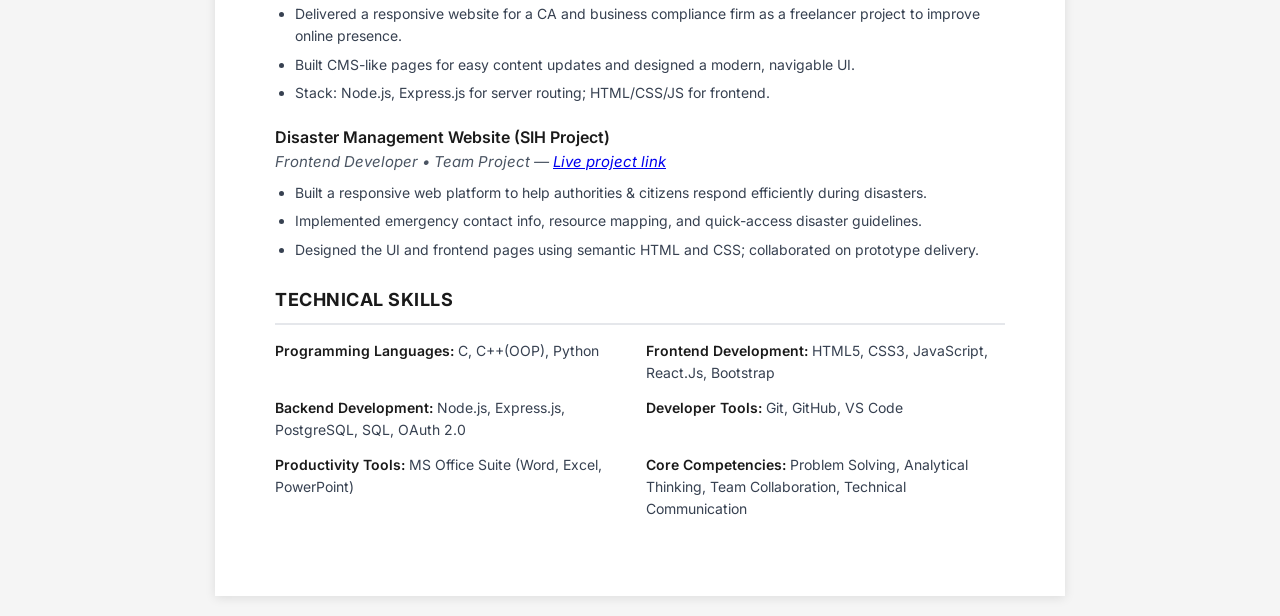
==== commit 53a6e8fa: "commit" ====
--- a/Resume.html
+++ b/Resume.html
@@ -443,14 +443,26 @@
           <ul class="cert-list">
             <li>
               <a
+                href="https://www.udemy.com/certificate/UC-664fd187-7940-4fb8-8b03-a6f899e69171/ "
+                target="_blank"
+                rel="noopener noreferrer"
+              >
+                The Complete Full-Stack Web Development Bootcamp – Certificate
+                of Completion • Udemy
+              </a>
+            </li>
+            <li>
+              <a
                 href="https://media.geeksforgeeks.org/auth-certificates/1778437800/dcc4e357106d766cf3f929b4db4f3ac9.png"
                 target="_blank"
-                >Build with AI Agent Builder Camp - Certificate of participation • GeeksforGeeks x Google for
-              Developers</a
+                rel="noopener noreferrer"
+                >Build with AI Agent Builder Camp - Certificate of participation
+                • GeeksforGeeks x Google for Developers</a
               >
             </li>
             <li>
               <a href="images/SIH.png" target="_blank"
+                rel="noopener noreferrer"
                 >Smart India Hackathon 2025 - Certificate of
                 Appreciation/Participation</a
               >
@@ -459,6 +471,7 @@
               <a
                 href="https://www.udemy.com/certificate/UC-c1635910-d628-4738-b3bf-edd115af367b/"
                 target="_blank"
+                rel="noopener noreferrer"
                 >C++ (OOP) Certificate of Completion • Udemy</a
               >
             </li>
@@ -466,6 +479,7 @@
               <a
                 href="https://www.credly.com/badges/cff8d6db-2136-43df-b8fb-7f3285501644/linked_in?t=tdnm9u"
                 target="_blank"
+                rel="noopener noreferrer"
                 >MongoDB-overview Certificate of Completion - MongoDB</a
               >
             </li>
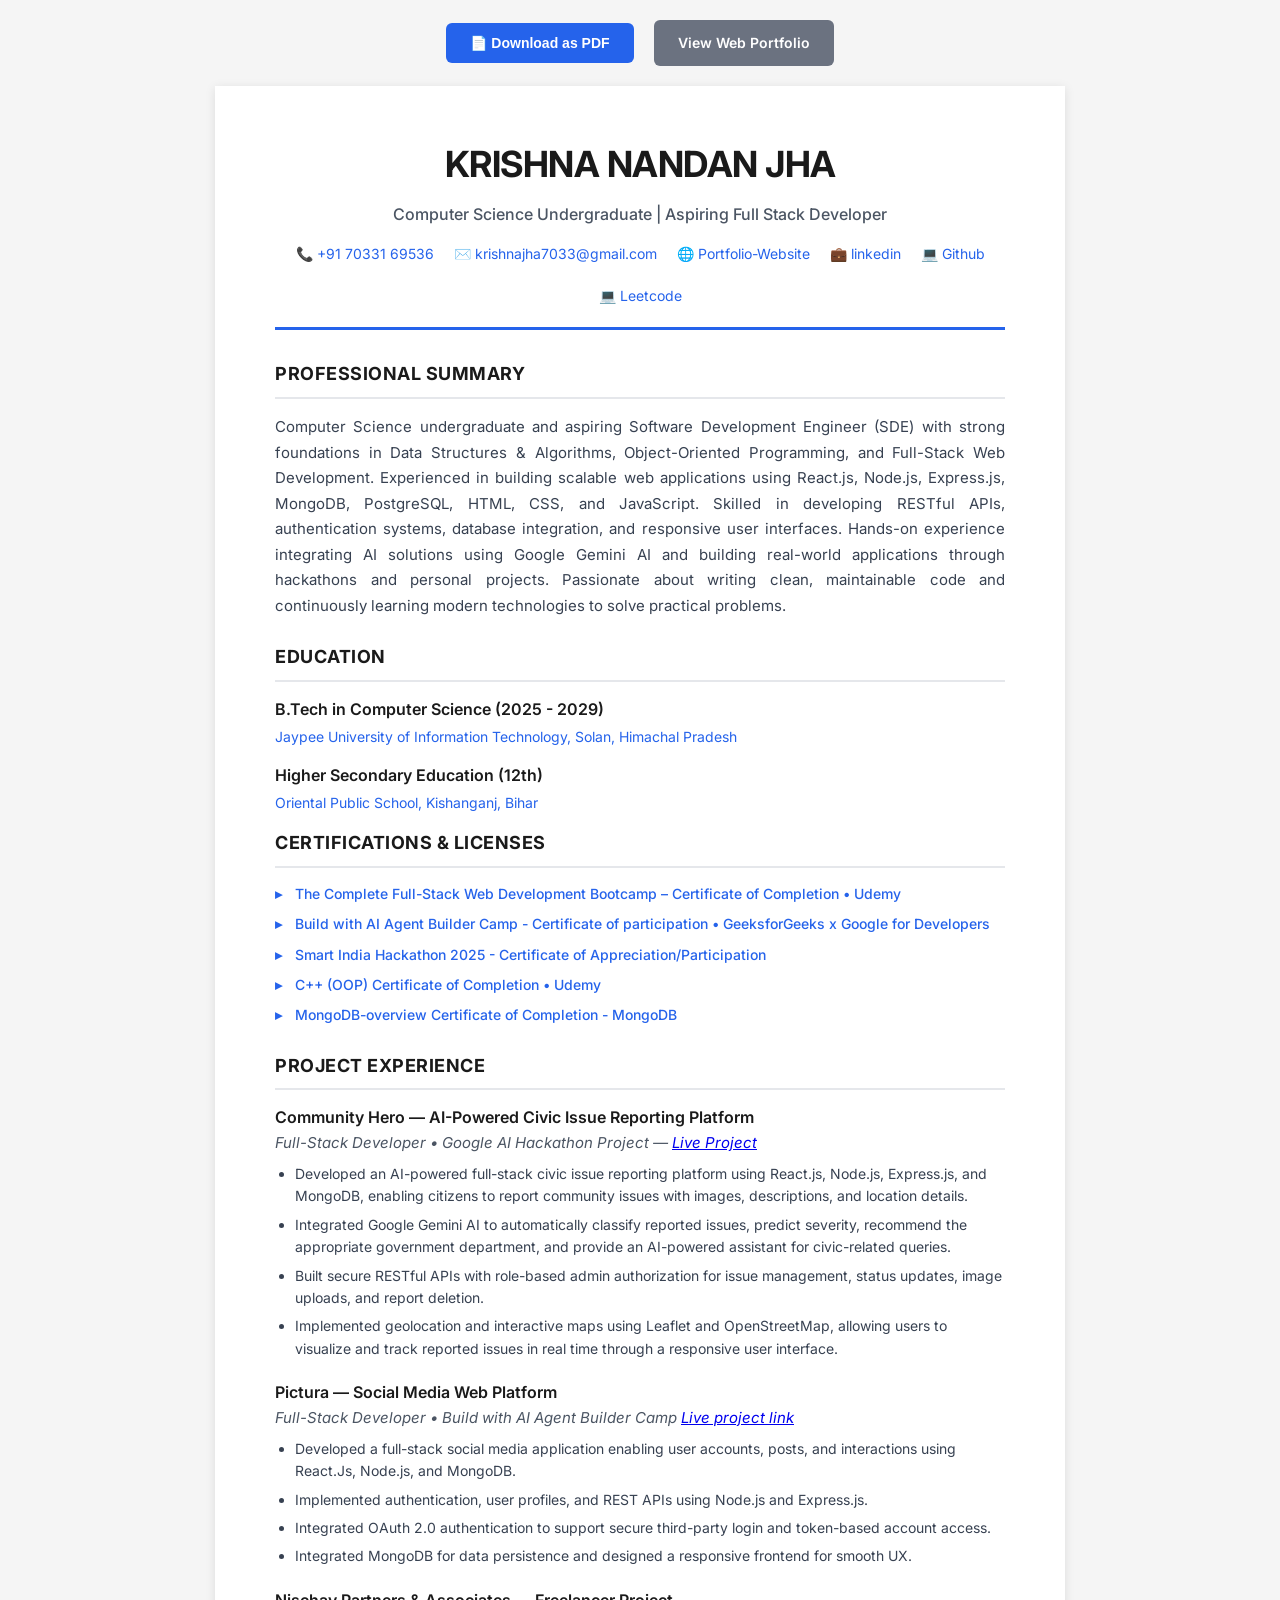
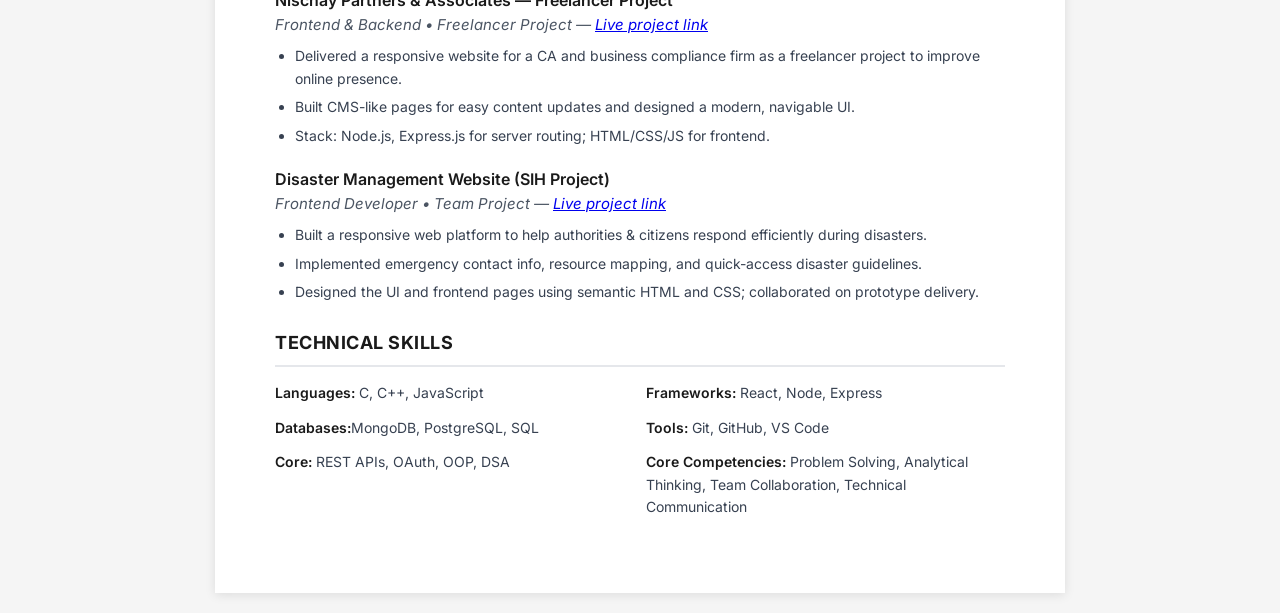
==== commit 2fdf7f54: "commit" ====
--- a/Resume.html
+++ b/Resume.html
@@ -389,9 +389,32 @@
           <span
             >✉️
             <a href="mailto:krishnajha7033@gmail.com"
-              >krishnajha7033@gmail.com</a
-            ></span
-          >
+              >krishnajha7033@gmail.com</a target="_blank"
+            ></span >
+            <span
+              >🌐
+              <a href="https://krishna-7033.github.io/Portfolio/" target="_blank"
+                >Portfolio-Website</a
+              ></span
+            >
+            <span
+              >💼
+              <a href="https://www.linkedin.com/in/krishna-nandan-jha-17bb63286/" target="_blank"
+                >linkedin</a
+              ></span
+            >
+            <span
+              >💻
+              <a href="https://github.com/krishna-7033" target="_blank"
+                >Github</a
+              ></span
+            >
+            <span
+              >💻
+              <a href="https://leetcode.com/u/krishnaNandanJha/" target="_blank"
+                >Leetcode</a
+              ></span
+            >
         </div>
       </div>
 
@@ -629,22 +652,19 @@
         <div class="section-title">Technical Skills</div>
         <div class="skills-grid">
           <div class="skill-category">
-            <strong>Programming Languages:</strong> C, C++(OOP), Python
+            <strong>Languages:</strong> C, C++, JavaScript
           </div>
           <div class="skill-category">
-            <strong>Frontend Development:</strong> HTML5, CSS3, JavaScript,
-            React.Js, Bootstrap
+            <strong>Frameworks:</strong> React, Node, Express
           </div>
           <div class="skill-category">
-            <strong>Backend Development:</strong> Node.js, Express.js,
-            PostgreSQL, SQL, OAuth 2.0
+            <strong>Databases:</strong>MongoDB, PostgreSQL, SQL
           </div>
           <div class="skill-category">
-            <strong>Developer Tools:</strong> Git, GitHub, VS Code
+            <strong> Tools:</strong> Git, GitHub, VS Code
           </div>
           <div class="skill-category">
-            <strong>Productivity Tools:</strong> MS Office Suite (Word, Excel,
-            PowerPoint)
+            <strong>Core:</strong> REST APIs, OAuth, OOP, DSA
           </div>
           <div class="skill-category">
             <strong>Core Competencies:</strong> Problem Solving, Analytical
